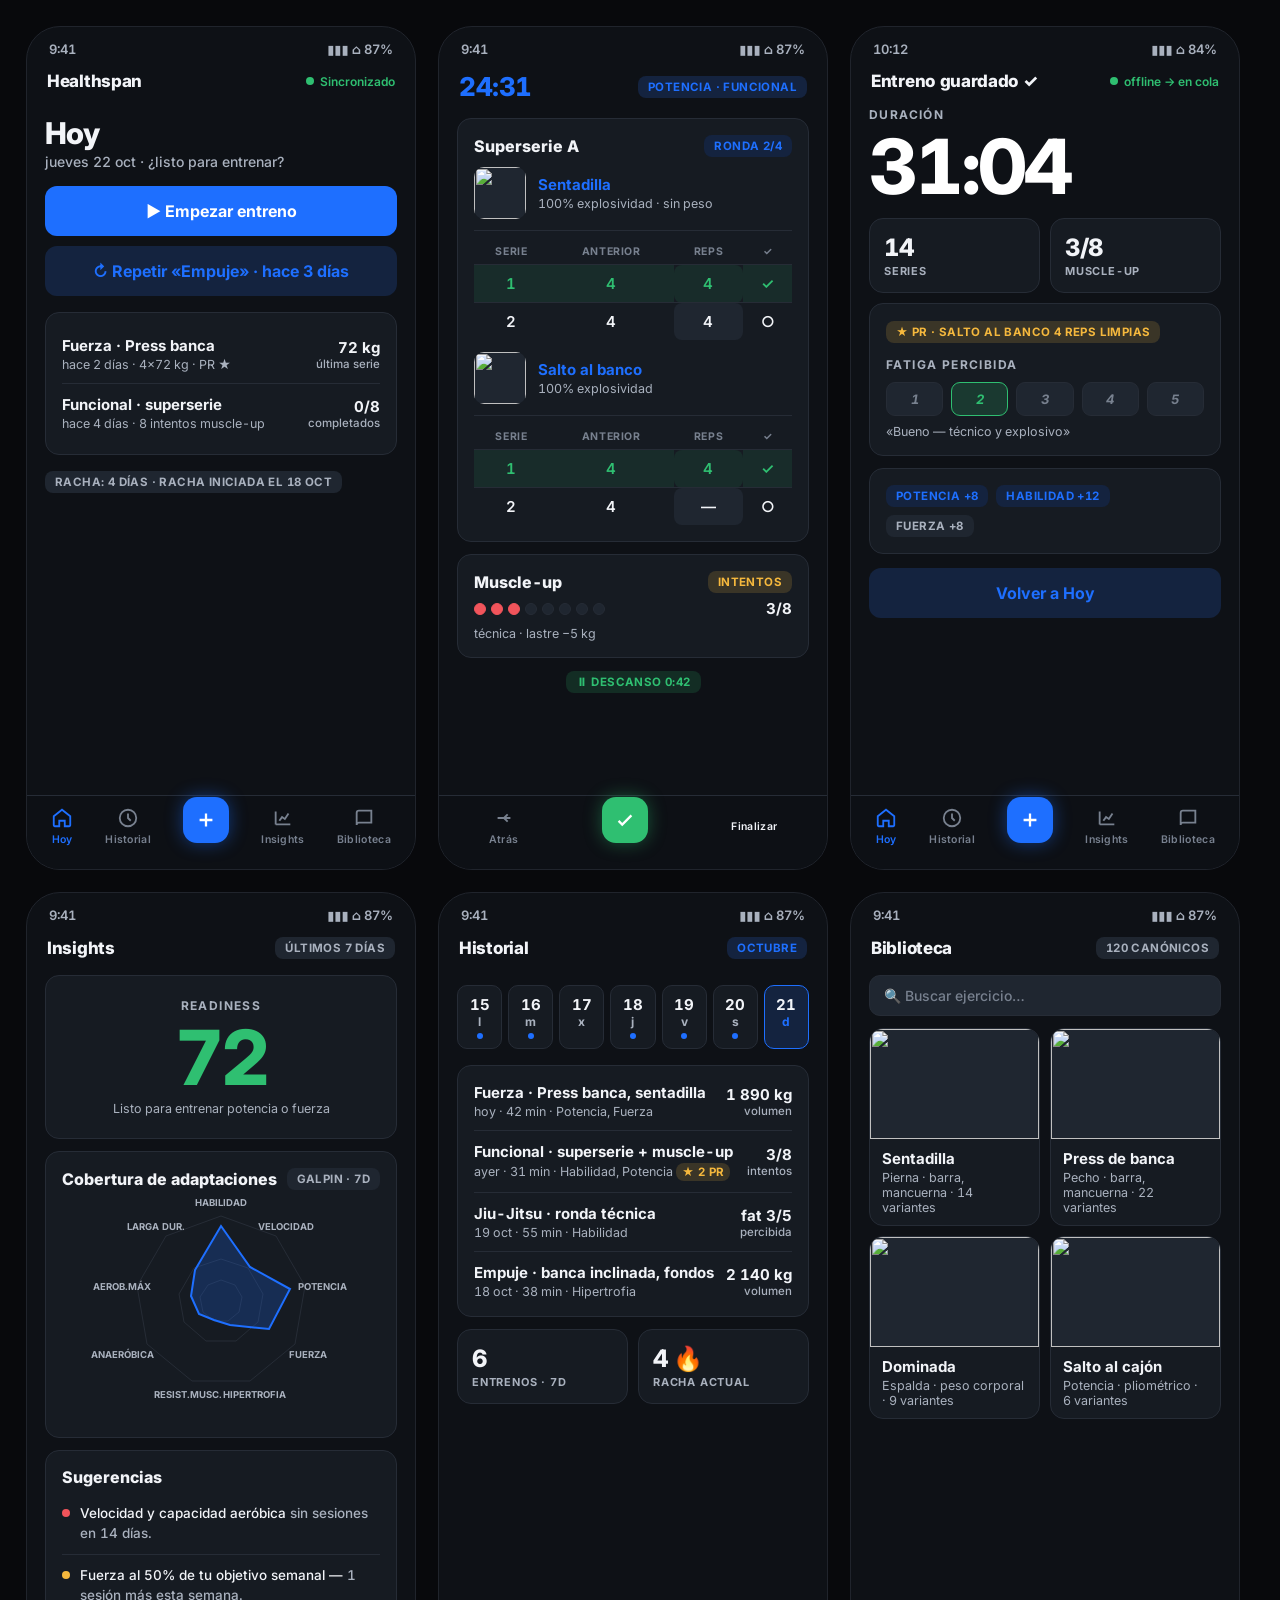
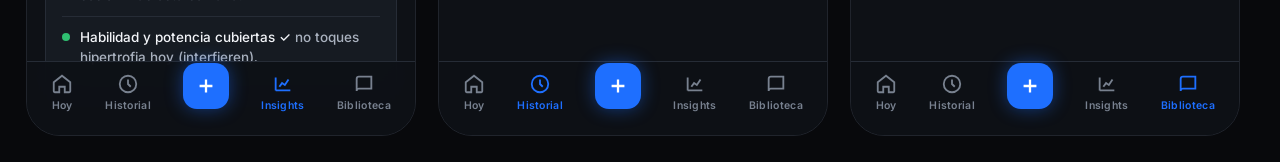
==== docs/design/redesign-mock.html @ a0f8a878 "docs: design system v1 (dark-first, single-accent, bottom nav+FAB) + mock aprobado" ====
<!DOCTYPE html>
<html lang="es"><head><meta charset="utf-8">
<link href="https://fonts.googleapis.com/css2?family=Inter:wght@400;500;600;700;800&display=swap" rel="stylesheet">
<style>
:root{
  --canvas:#0E1116; --card:#161B22; --input:#1F2630; --raised:#283040; --line:#262C36;
  --blue:#1E6FFF; --blue-soft:#14233F; --done:#2FBF71; --gold:#F5B83D; --err:#F1545B;
  --t1:#F2F4F8; --t2:#A9B1BE; --t3:#78818F;
}
*{margin:0;box-sizing:border-box;font-family:Inter,system-ui,sans-serif;font-variant-numeric:tabular-nums}
body{background:#08090C;padding:26px;display:flex;gap:22px;flex-wrap:wrap}
.phone{width:390px;height:844px;background:var(--canvas);border-radius:34px;border:1px solid #20242C;overflow:hidden;display:flex;flex-direction:column;position:relative}
.label{position:absolute;top:-20px;left:0;color:#6b7280;font-size:13px;font-weight:600}
.status{display:flex;justify-content:space-between;padding:14px 22px 4px;color:var(--t2);font-size:13px;font-weight:600}
.topbar{display:flex;justify-content:space-between;align-items:center;padding:10px 20px}
.brand{font-weight:800;font-size:17px;color:var(--t1);letter-spacing:-.3px}
.sync{display:flex;align-items:center;gap:6px;font-size:12px;color:var(--done);font-weight:600}
.sync i{width:8px;height:8px;border-radius:50%;background:var(--done);display:inline-block}
.body{flex:1;padding:6px 18px 90px;overflow:hidden}
.h1{font-size:30px;font-weight:800;color:var(--t1);letter-spacing:-.6px;margin:8px 0 2px}
.sub{color:var(--t2);font-size:14px;font-weight:500;margin-bottom:16px}
.card{background:var(--card);border:1px solid var(--line);border-radius:14px;padding:16px;margin-bottom:12px}
.cta{background:var(--blue);color:#fff;border-radius:12px;padding:15px;text-align:center;font-weight:700;font-size:16px;display:flex;align-items:center;justify-content:center;gap:10px}
.cta.ghost{background:var(--blue-soft);color:var(--blue)}
.row{display:flex;align-items:center;gap:12px;padding:11px 0;border-bottom:1px solid var(--line)}
.row:last-child{border-bottom:none}
.thumb{width:52px;height:52px;border-radius:10px;background:var(--input);object-fit:cover;flex-shrink:0}
.name{font-weight:700;font-size:15px;color:var(--t1)}
.meta{font-size:12.5px;color:var(--t2);margin-top:2px}
.right{margin-left:auto;text-align:right;font-weight:700;color:var(--t1);font-size:15px}
.right small{display:block;color:var(--t2);font-weight:500;font-size:11.5px}
.chip{display:inline-block;padding:4px 10px;border-radius:8px;font-size:11.5px;font-weight:700;letter-spacing:.4px;text-transform:uppercase}
.chip.blue{background:var(--blue-soft);color:var(--blue)}
.chip.gold{background:rgba(245,184,61,.16);color:var(--gold)}
.chip.done{background:rgba(47,191,113,.16);color:var(--done)}
.chip.grey{background:var(--input);color:var(--t2)}
.nav{position:absolute;bottom:0;left:0;right:0;height:74px;background:rgba(14,17,22,.92);backdrop-filter:blur(14px);border-top:1px solid var(--line);display:flex;justify-content:space-around;align-items:center;padding:0 8px 12px}
.nav div{display:flex;flex-direction:column;align-items:center;gap:4px;font-size:10.5px;font-weight:600;color:var(--t3);letter-spacing:.3px}
.nav div.on{color:var(--blue)}
.nav svg{width:22px;height:22px}
.nav .fab{width:46px;height:46px;border-radius:14px;background:var(--blue);display:flex;align-items:center;justify-content:center;margin-top:-14px;box-shadow:0 0 18px rgba(30,111,255,.45)}
.timer{font-size:26px;font-weight:800;color:var(--blue);letter-spacing:-.5px}
.settable{width:100%;border-collapse:collapse;margin-top:8px}
.settable th{font-size:10.5px;color:var(--t3);text-transform:uppercase;letter-spacing:.6px;text-align:center;padding:6px 4px;font-weight:700}
.settable td{padding:9px 6px;text-align:center;font-size:15px;font-weight:600;color:var(--t1);border-top:1px solid var(--line)}
.settable td.cell{background:var(--input);border-radius:8px}
.settable tr.done td{background:rgba(47,191,113,.10);color:var(--done)}
.prev{color:var(--t3);font-size:12.5px;font-weight:500}
.blockhead{display:flex;justify-content:space-between;align-items:center;margin-bottom:6px}
.blockhead .t{font-weight:800;font-size:16px;color:var(--t1)}
.attempt{display:flex;align-items:center;gap:10px}
.dots{display:flex;gap:5px}
.dots i{width:12px;height:12px;border-radius:50%;background:var(--input);border:1px solid var(--line)}
.dots i.x{background:var(--err);border-color:var(--err)}
.dots i.o{background:var(--gold);border-color:var(--gold)}
.hero-num{font-size:76px;font-weight:800;letter-spacing:-3px;color:#fff;line-height:1}
.hero-lbl{font-size:12px;font-weight:700;letter-spacing:1.4px;text-transform:uppercase;color:var(--t2);margin-bottom:6px}
.grid2{display:grid;grid-template-columns:1fr 1fr;gap:10px}
.tile{background:var(--card);border:1px solid var(--line);border-radius:14px;padding:14px}
.tile .v{font-size:24px;font-weight:800;color:var(--t1);letter-spacing:-.5px}
.tile .l{font-size:11px;font-weight:700;letter-spacing:.8px;text-transform:uppercase;color:var(--t2);margin-top:2px}
.slider{display:flex;gap:8px;margin-top:10px}
.slider i{flex:1;height:34px;border-radius:9px;background:var(--input);border:1px solid var(--line);display:flex;align-items:center;justify-content:center;font-size:13px;font-weight:700;color:var(--t3)}
.slider i.on{background:rgba(47,191,113,.18);border-color:var(--done);color:var(--done)}
.cal{display:flex;gap:6px;margin:10px 0 16px}
.cal div{flex:1;text-align:center;padding:9px 0;border-radius:10px;font-size:12px;font-weight:700;color:var(--t2);background:var(--card);border:1px solid var(--line)}
.cal div.on{background:var(--blue-soft);border-color:var(--blue);color:var(--blue)}
.cal div b{display:block;font-size:15px;color:var(--t1)}
.cal div.dot::after{content:"";display:block;width:6px;height:6px;border-radius:50%;background:var(--blue);margin:4px auto 0}
.libgrid{display:grid;grid-template-columns:1fr 1fr;gap:10px}
.libcard{background:var(--card);border:1px solid var(--line);border-radius:14px;overflow:hidden}
.libcard img{width:100%;height:110px;object-fit:cover;background:var(--input);display:block}
.libcard .p{padding:10px 12px}
.search{background:var(--input);border:1px solid var(--line);border-radius:11px;padding:11px 14px;color:var(--t3);font-size:14px;font-weight:500;margin-bottom:12px;display:flex;gap:8px;align-items:center}
.radar-wrap{display:flex;justify-content:center;margin:6px 0 10px}
.sug{display:flex;gap:10px;align-items:flex-start;padding:11px 0;border-bottom:1px solid var(--line)}
.sug:last-child{border:none}
.sug .dot2{width:8px;height:8px;border-radius:50%;margin-top:5px;flex-shrink:0}
.sug p{font-size:13.5px;color:var(--t1);font-weight:500;line-height:1.45}
.sug p span{color:var(--t2);font-weight:500}
</style></head><body>

<!-- 1. HOY -->
<div class="phone"><div class="label">1 · HOY (activación)</div>
  <div class="status"><span>9:41</span><span>▮▮▮ ⌂ 87%</span></div>
  <div class="topbar"><span class="brand">Healthspan</span><span class="sync"><i></i>Sincronizado</span></div>
  <div class="body">
    <div class="h1">Hoy</div><div class="sub">jueves 22 oct · ¿listo para entrenar?</div>
    <div class="cta">▶ Empezar entreno</div>
    <div style="height:10px"></div>
    <div class="cta ghost">↻ Repetir «Empuje» · hace 3 días</div>
    <div style="height:16px"></div>
    <div class="card" style="padding:12px 16px">
      <div class="row"><div><div class="name">Fuerza · Press banca</div><div class="meta">hace 2 días · 4×72 kg · PR ★</div></div><div class="right">72 kg<small>última serie</small></div></div>
      <div class="row"><div><div class="name">Funcional · superserie</div><div class="meta">hace 4 días · 8 intentos muscle-up</div></div><div class="right">0/8<small>completados</small></div></div>
    </div>
    <div class="chip grey" style="margin-top:4px">Racha: 4 días · racha iniciada el 18 oct</div>
  </div>
  <div class="nav">
    <div class="on"><svg viewBox="0 0 24 24" fill="none" stroke="currentColor" stroke-width="2"><path d="M3 10l9-7 9 7v10a1 1 0 01-1 1h-5v-6H9v6H4a1 1 0 01-1-1z"/></svg>Hoy</div>
    <div><svg viewBox="0 0 24 24" fill="none" stroke="currentColor" stroke-width="2"><circle cx="12" cy="12" r="9"/><path d="M12 7v5l3 3"/></svg>Historial</div>
    <div class="fab"><svg viewBox="0 0 24 24" fill="none" stroke="#fff" stroke-width="2.5" width="22" height="22"><path d="M12 5v14M5 12h14"/></svg></div>
    <div><svg viewBox="0 0 24 24" fill="none" stroke="currentColor" stroke-width="2"><path d="M4 19V5m0 14h16M8 15l3-4 3 2 4-6"/></svg>Insights</div>
    <div><svg viewBox="0 0 24 24" fill="none" stroke="currentColor" stroke-width="2"><path d="M4 19.5A2.5 2.5 0 016.5 17H20V4H6.5A2.5 2.5 0 004 6.5v13z"/></svg>Biblioteca</div>
  </div>
</div>

<!-- 2. ENTRENO EN CURSO -->
<div class="phone"><div class="label">2 · ENTRENO EN CURSO (el log es la interfaz)</div>
  <div class="status"><span>9:41</span><span>▮▮▮ ⌂ 87%</span></div>
  <div class="topbar"><span class="timer">24:31</span><span class="chip blue">Potencia · Funcional</span></div>
  <div class="body">
    <div class="card">
      <div class="blockhead"><span class="t">Superserie A</span><span class="chip blue">Ronda 2/4</span></div>
      <div class="row" style="padding-top:4px"><img class="thumb" src="https://raw.githubusercontent.com/yuhonas/free-exercise-db/main/exercises/Barbell_Full_Squat/0.jpg"><div><div class="name" style="color:var(--blue)">Sentadilla</div><div class="meta">100% explosividad · sin peso</div></div></div>
      <table class="settable"><tr><th>Serie</th><th>Anterior</th><th>Reps</th><th>✓</th></tr>
        <tr class="done"><td>1</td><td class="prev">4</td><td class="cell">4</td><td>✓</td></tr>
        <tr><td>2</td><td class="prev">4</td><td class="cell">4</td><td>○</td></tr></table>
      <div class="row" style="padding-top:12px"><img class="thumb" src="https://raw.githubusercontent.com/yuhonas/free-exercise-db/main/exercises/Box_Squat/0.jpg"><div><div class="name" style="color:var(--blue)">Salto al banco</div><div class="meta">100% explosividad</div></div></div>
      <table class="settable"><tr><th>Serie</th><th>Anterior</th><th>Reps</th><th>✓</th></tr>
        <tr class="done"><td>1</td><td class="prev">4</td><td class="cell">4</td><td>✓</td></tr>
        <tr><td>2</td><td class="prev">4</td><td class="cell">—</td><td>○</td></tr></table>
    </div>
    <div class="card">
      <div class="blockhead"><span class="t">Muscle-up</span><span class="chip gold">Intentos</span></div>
      <div class="attempt"><div class="dots"><i class="x"></i><i class="x"></i><i class="x"></i><i></i><i></i><i></i><i></i><i></i></div><div class="right">3/8</div></div>
      <div class="meta" style="margin-top:8px">técnica · lastre −5 kg</div>
    </div>
    <div style="text-align:center;margin-top:6px"><span class="chip done">⏸ Descanso 0:42</span></div>
  </div>
  <div class="nav"><div><svg viewBox="0 0 24 24" fill="none" stroke="currentColor" stroke-width="2"><path d="M19 12H5m7 0l4-4m-4 4l4 4"/></svg>Atrás</div><div class="fab" style="background:var(--done);box-shadow:0 0 18px rgba(47,191,113,.4)"><svg viewBox="0 0 24 24" fill="none" stroke="#fff" stroke-width="2.5" width="20" height="20"><path d="M5 13l4 4L19 7"/></svg></div><div style="color:var(--t1)">Finalizar</div></div>
</div>

<!-- 3. RESUMEN -->
<div class="phone"><div class="label">3 · RESUMEN (1 toque, sin fricción)</div>
  <div class="status"><span>10:12</span><span>▮▮▮ ⌂ 84%</span></div>
  <div class="topbar"><span class="brand">Entreno guardado ✓</span><span class="sync"><i></i>offline → en cola</span></div>
  <div class="body">
    <div class="hero-lbl">Duración</div>
    <div class="hero-num">31:04</div>
    <div style="height:14px"></div>
    <div class="grid2">
      <div class="tile"><div class="v">14</div><div class="l">Series</div></div>
      <div class="tile"><div class="v">3/8</div><div class="l">Muscle-up</div></div>
    </div>
    <div style="height:10px"></div>
    <div class="card">
      <div class="chip gold">★ PR · Salto al banco 4 reps limpias</div>
      <div class="hero-lbl" style="margin-top:14px">Fatiga percibida</div>
      <div class="slider"><i>1</i><i class="on">2</i><i>3</i><i>4</i><i>5</i></div>
      <div class="meta" style="margin-top:8px">«Bueno — técnico y explosivo»</div>
    </div>
    <div class="card" style="display:flex;gap:8px;flex-wrap:wrap">
      <span class="chip blue">Potencia +8</span><span class="chip blue">Habilidad +12</span><span class="chip grey">Fuerza +8</span>
    </div>
    <div class="cta ghost" style="margin-top:14px">Volver a Hoy</div>
  </div>
  <div class="nav">
    <div class="on"><svg viewBox="0 0 24 24" fill="none" stroke="currentColor" stroke-width="2"><path d="M3 10l9-7 9 7v10a1 1 0 01-1 1h-5v-6H9v6H4a1 1 0 01-1-1z"/></svg>Hoy</div>
    <div><svg viewBox="0 0 24 24" fill="none" stroke="currentColor" stroke-width="2"><circle cx="12" cy="12" r="9"/><path d="M12 7v5l3 3"/></svg>Historial</div>
    <div class="fab"><svg viewBox="0 0 24 24" fill="none" stroke="#fff" stroke-width="2.5" width="22" height="22"><path d="M12 5v14M5 12h14"/></svg></div>
    <div><svg viewBox="0 0 24 24" fill="none" stroke="currentColor" stroke-width="2"><path d="M4 19V5m0 14h16M8 15l3-4 3 2 4-6"/></svg>Insights</div>
    <div><svg viewBox="0 0 24 24" fill="none" stroke="currentColor" stroke-width="2"><path d="M4 19.5A2.5 2.5 0 016.5 17H20V4H6.5A2.5 2.5 0 004 6.5v13z"/></svg>Biblioteca</div>
  </div>
</div>

<!-- 4. INSIGHTS -->
<div class="phone"><div class="label">4 · INSIGHTS (readiness + Galpin)</div>
  <div class="status"><span>9:41</span><span>▮▮▮ ⌂ 87%</span></div>
  <div class="topbar"><span class="brand">Insights</span><span class="chip grey">últimos 7 días</span></div>
  <div class="body">
    <div class="card" style="text-align:center;padding:22px">
      <div class="hero-lbl">Readiness</div>
      <div class="hero-num" style="color:var(--done)">72</div>
      <div class="meta" style="margin-top:6px">Listo para entrenar potencia o fuerza</div>
    </div>
    <div class="card">
      <div class="blockhead"><span class="t">Cobertura de adaptaciones</span><span class="chip grey">Galpin · 7d</span></div>
      <div class="radar-wrap"><svg width="290" height="215" viewBox="-20 0 290 215">
        <g stroke="#262C36" fill="none"><polygon points="125,20 180,40 209,90 199,148 154,185 96,185 51,148 41,90 70,40"/><polygon points="125,63 152,72 167,98 162,126 140,145 110,145 88,126 83,98 98,72"/><polygon points="125,84 139,89 146,101 143,116 132,125 118,125 107,116 104,101 112,89"/></g>
        <polygon points="125,30 154,71 194,93 173,133 134,129 118,124 103,118 95,100 99,74" fill="rgba(30,111,255,.22)" stroke="#1E6FFF" stroke-width="2"/>
        <g fill="#A9B1BE" font-size="9.5" font-weight="700" text-anchor="middle"><text x="125" y="10">HABILIDAD</text><text x="190" y="34">VELOCIDAD</text><text x="226" y="94">POTENCIA</text><text x="212" y="162">FUERZA</text><text x="158" y="202">HIPERTROFIA</text><text x="92" y="202">RESIST.MUSC.</text><text x="26" y="162">ANAERÓBICA</text><text x="26" y="94">AEROB.MÁX</text><text x="60" y="34">LARGA DUR.</text></g>
      </svg></div>
    </div>
    <div class="card">
      <div class="blockhead"><span class="t">Sugerencias</span></div>
      <div class="sug"><span class="dot2" style="background:var(--err)"></span><p>Velocidad y capacidad aeróbica <span>sin sesiones en 14 días.</span></p></div>
      <div class="sug"><span class="dot2" style="background:var(--gold)"></span><p>Fuerza al 50% de tu objetivo semanal — <span>1 sesión más esta semana.</span></p></div>
      <div class="sug"><span class="dot2" style="background:var(--done)"></span><p>Habilidad y potencia cubiertas ✓ <span>no toques hipertrofia hoy (interfieren).</span></p></div>
    </div>
  </div>
  <div class="nav">
    <div><svg viewBox="0 0 24 24" fill="none" stroke="currentColor" stroke-width="2"><path d="M3 10l9-7 9 7v10a1 1 0 01-1 1h-5v-6H9v6H4a1 1 0 01-1-1z"/></svg>Hoy</div>
    <div><svg viewBox="0 0 24 24" fill="none" stroke="currentColor" stroke-width="2"><circle cx="12" cy="12" r="9"/><path d="M12 7v5l3 3"/></svg>Historial</div>
    <div class="fab"><svg viewBox="0 0 24 24" fill="none" stroke="#fff" stroke-width="2.5" width="22" height="22"><path d="M12 5v14M5 12h14"/></svg></div>
    <div class="on"><svg viewBox="0 0 24 24" fill="none" stroke="currentColor" stroke-width="2"><path d="M4 19V5m0 14h16M8 15l3-4 3 2 4-6"/></svg>Insights</div>
    <div><svg viewBox="0 0 24 24" fill="none" stroke="currentColor" stroke-width="2"><path d="M4 19.5A2.5 2.5 0 016.5 17H20V4H6.5A2.5 2.5 0 004 6.5v13z"/></svg>Biblioteca</div>
  </div>
</div>

<!-- 5. HISTORIAL -->
<div class="phone"><div class="label">5 · HISTORIAL</div>
  <div class="status"><span>9:41</span><span>▮▮▮ ⌂ 87%</span></div>
  <div class="topbar"><span class="brand">Historial</span><span class="chip blue">octubre</span></div>
  <div class="body">
    <div class="cal">
      <div class="dot"><b>15</b>l</div><div class="dot"><b>16</b>m</div><div><b>17</b>x</div><div class="dot"><b>18</b>j</div><div class="dot"><b>19</b>v</div><div class="dot"><b>20</b>s</div><div class="on"><b>21</b>d</div>
    </div>
    <div class="card" style="padding:6px 16px">
      <div class="row"><div><div class="name">Fuerza · Press banca, sentadilla</div><div class="meta">hoy · 42 min · Potencia, Fuerza</div></div><div class="right">1 890 kg<small>volumen</small></div></div>
      <div class="row"><div><div class="name">Funcional · superserie + muscle-up</div><div class="meta">ayer · 31 min · Habilidad, Potencia <span class="chip gold" style="padding:2px 6px">★ 2 PR</span></div></div><div class="right">3/8<small>intentos</small></div></div>
      <div class="row"><div><div class="name">Jiu-Jitsu · ronda técnica</div><div class="meta">19 oct · 55 min · Habilidad</div></div><div class="right">fat 3/5<small>percibida</small></div></div>
      <div class="row"><div><div class="name">Empuje · banca inclinada, fondos</div><div class="meta">18 oct · 38 min · Hipertrofia</div></div><div class="right">2 140 kg<small>volumen</small></div></div>
    </div>
    <div class="grid2" style="margin-top:4px">
      <div class="tile"><div class="v">6</div><div class="l">Entrenos · 7d</div></div>
      <div class="tile"><div class="v">4 🔥</div><div class="l">Racha actual</div></div>
    </div>
  </div>
  <div class="nav">
    <div><svg viewBox="0 0 24 24" fill="none" stroke="currentColor" stroke-width="2"><path d="M3 10l9-7 9 7v10a1 1 0 01-1 1h-5v-6H9v6H4a1 1 0 01-1-1z"/></svg>Hoy</div>
    <div class="on"><svg viewBox="0 0 24 24" fill="none" stroke="currentColor" stroke-width="2"><circle cx="12" cy="12" r="9"/><path d="M12 7v5l3 3"/></svg>Historial</div>
    <div class="fab"><svg viewBox="0 0 24 24" fill="none" stroke="#fff" stroke-width="2.5" width="22" height="22"><path d="M12 5v14M5 12h14"/></svg></div>
    <div><svg viewBox="0 0 24 24" fill="none" stroke="currentColor" stroke-width="2"><path d="M4 19V5m0 14h16M8 15l3-4 3 2 4-6"/></svg>Insights</div>
    <div><svg viewBox="0 0 24 24" fill="none" stroke="currentColor" stroke-width="2"><path d="M4 19.5A2.5 2.5 0 016.5 17H20V4H6.5A2.5 2.5 0 004 6.5v13z"/></svg>Biblioteca</div>
  </div>
</div>

<!-- 6. BIBLIOTECA -->
<div class="phone"><div class="label">6 · BIBLIOTECA (image-first, cero ruido)</div>
  <div class="status"><span>9:41</span><span>▮▮▮ ⌂ 87%</span></div>
  <div class="topbar"><span class="brand">Biblioteca</span><span class="chip grey">120 canónicos</span></div>
  <div class="body">
    <div class="search">🔍 Buscar ejercicio…</div>
    <div class="libgrid">
      <div class="libcard"><img src="https://raw.githubusercontent.com/yuhonas/free-exercise-db/main/exercises/Barbell_Full_Squat/0.jpg"><div class="p"><div class="name">Sentadilla</div><div class="meta">Pierna · barra, mancuerna · 14 variantes</div></div></div>
      <div class="libcard"><img src="https://raw.githubusercontent.com/yuhonas/free-exercise-db/main/exercises/Barbell_Bench_Press_-_Medium_Grip/0.jpg"><div class="p"><div class="name">Press de banca</div><div class="meta">Pecho · barra, mancuerna · 22 variantes</div></div></div>
      <div class="libcard"><img src="https://raw.githubusercontent.com/yuhonas/free-exercise-db/main/exercises/Band_Assisted_Pull-Up/0.jpg"><div class="p"><div class="name">Dominada</div><div class="meta">Espalda · peso corporal · 9 variantes</div></div></div>
      <div class="libcard"><img src="https://raw.githubusercontent.com/yuhonas/free-exercise-db/main/exercises/Box_Squat/0.jpg"><div class="p"><div class="name">Salto al cajón</div><div class="meta">Potencia · pliométrico · 6 variantes</div></div></div>
    </div>
  </div>
  <div class="nav">
    <div><svg viewBox="0 0 24 24" fill="none" stroke="currentColor" stroke-width="2"><path d="M3 10l9-7 9 7v10a1 1 0 01-1 1h-5v-6H9v6H4a1 1 0 01-1-1z"/></svg>Hoy</div>
    <div><svg viewBox="0 0 24 24" fill="none" stroke="currentColor" stroke-width="2"><circle cx="12" cy="12" r="9"/><path d="M12 7v5l3 3"/></svg>Historial</div>
    <div class="fab"><svg viewBox="0 0 24 24" fill="none" stroke="#fff" stroke-width="2.5" width="22" height="22"><path d="M12 5v14M5 12h14"/></svg></div>
    <div><svg viewBox="0 0 24 24" fill="none" stroke="currentColor" stroke-width="2"><path d="M4 19V5m0 14h16M8 15l3-4 3 2 4-6"/></svg>Insights</div>
    <div class="on"><svg viewBox="0 0 24 24" fill="none" stroke="currentColor" stroke-width="2"><path d="M4 19.5A2.5 2.5 0 016.5 17H20V4H6.5A2.5 2.5 0 004 6.5v13z"/></svg>Biblioteca</div>
  </div>
</div>

</body></html>
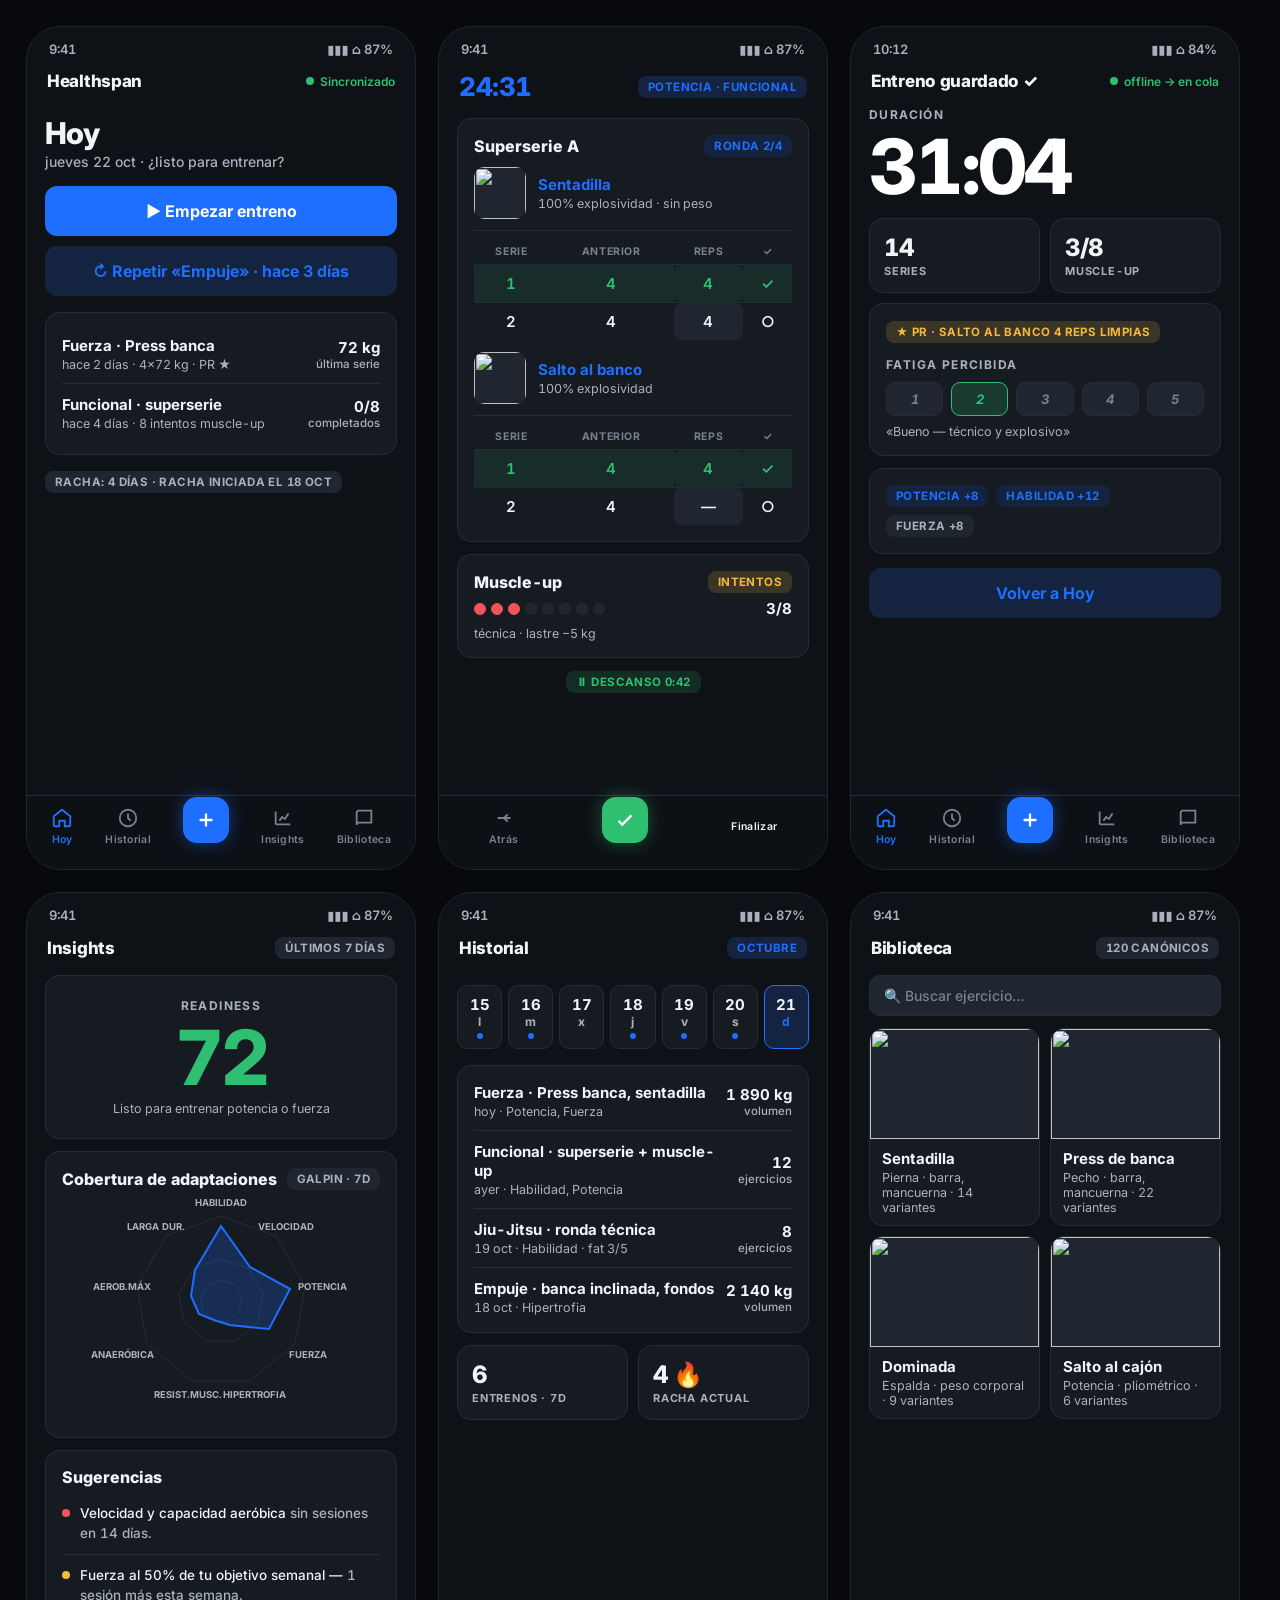
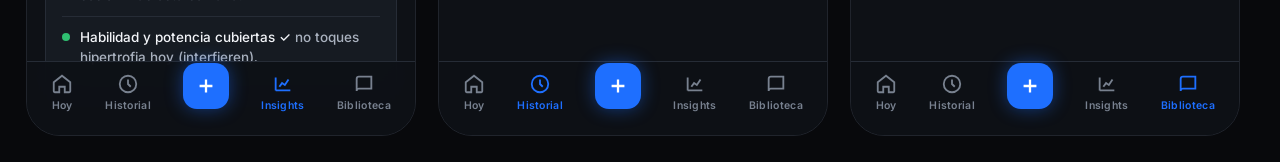
==== commit bf83a78c: "feat(ux): historial calendar strip, library cards and login per DESIGN.md Historial (Workouts.razor)" ====
--- a/docs/design/redesign-mock.html
+++ b/docs/design/redesign-mock.html
@@ -207,10 +207,10 @@
       <div class="dot"><b>15</b>l</div><div class="dot"><b>16</b>m</div><div><b>17</b>x</div><div class="dot"><b>18</b>j</div><div class="dot"><b>19</b>v</div><div class="dot"><b>20</b>s</div><div class="on"><b>21</b>d</div>
     </div>
     <div class="card" style="padding:6px 16px">
-      <div class="row"><div><div class="name">Fuerza · Press banca, sentadilla</div><div class="meta">hoy · 42 min · Potencia, Fuerza</div></div><div class="right">1 890 kg<small>volumen</small></div></div>
-      <div class="row"><div><div class="name">Funcional · superserie + muscle-up</div><div class="meta">ayer · 31 min · Habilidad, Potencia <span class="chip gold" style="padding:2px 6px">★ 2 PR</span></div></div><div class="right">3/8<small>intentos</small></div></div>
-      <div class="row"><div><div class="name">Jiu-Jitsu · ronda técnica</div><div class="meta">19 oct · 55 min · Habilidad</div></div><div class="right">fat 3/5<small>percibida</small></div></div>
-      <div class="row"><div><div class="name">Empuje · banca inclinada, fondos</div><div class="meta">18 oct · 38 min · Hipertrofia</div></div><div class="right">2 140 kg<small>volumen</small></div></div>
+      <div class="row"><div><div class="name">Fuerza · Press banca, sentadilla</div><div class="meta">hoy · Potencia, Fuerza</div></div><div class="right">1 890 kg<small>volumen</small></div></div>
+      <div class="row"><div><div class="name">Funcional · superserie + muscle-up</div><div class="meta">ayer · Habilidad, Potencia</div></div><div class="right">12<small>ejercicios</small></div></div>
+      <div class="row"><div><div class="name">Jiu-Jitsu · ronda técnica</div><div class="meta">19 oct · Habilidad · fat 3/5</div></div><div class="right">8<small>ejercicios</small></div></div>
+      <div class="row"><div><div class="name">Empuje · banca inclinada, fondos</div><div class="meta">18 oct · Hipertrofia</div></div><div class="right">2 140 kg<small>volumen</small></div></div>
     </div>
     <div class="grid2" style="margin-top:4px">
       <div class="tile"><div class="v">6</div><div class="l">Entrenos · 7d</div></div>
